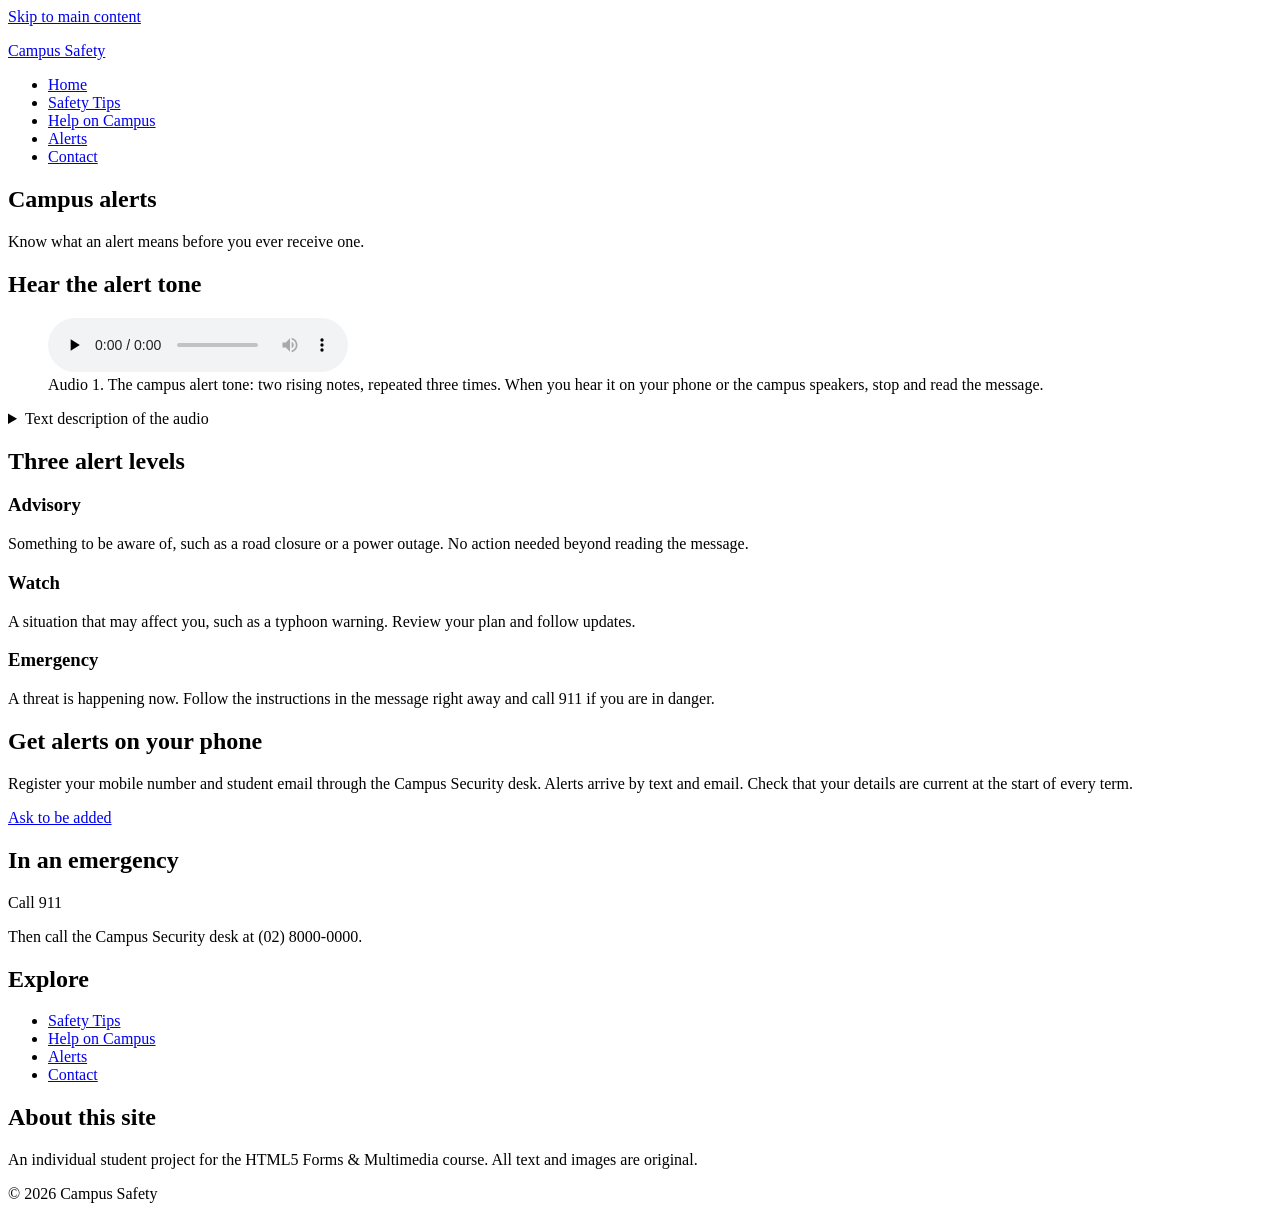
==== html/alerts.html @ 2a19c450 "Add files via upload" ====
<!DOCTYPE html>
<html lang="en">
<head>
  <meta charset="UTF-8">
  <meta name="viewport" content="width=device-width, initial-scale=1">
  <meta name="description" content="Campus alert levels and the alert tone.">
  <title>Alerts | Campus Safety</title>
  <link rel="stylesheet" href="css/style.css">
</head>
<body>
  <a class="skip-link" href="#main">Skip to main content</a>
  <header class="site-header">
    <div class="header-inner">
      <p class="brand"><a href="index.html">Campus Safety</a></p>
      <nav aria-label="Main navigation">
        <ul class="nav-list">
          <li><a href="index.html">Home</a></li>
          <li><a href="safety-tips.html">Safety Tips</a></li>
          <li><a href="resources.html">Help on Campus</a></li>
          <li><a href="alerts.html" aria-current="page">Alerts</a></li>
          <li><a href="contact.html">Contact</a></li>
        </ul>
      </nav>
    </div>
  </header>

  <main id="main">
    <section class="page-title">
      <h1>Campus alerts</h1>
      <p class="lead">Know what an alert means before you ever receive one.</p>
    </section>

    <section class="section">
      <h2>Hear the alert tone</h2>
      <figure class="media-figure">
        <audio controls preload="none">
          <source src="media/campus-alert-tone.wav" type="audio/wav">
          Your browser does not support the audio element. The tone is two rising notes repeated three times.
        </audio>
        <figcaption>Audio 1. The campus alert tone: two rising notes, repeated three times. When you hear it on your phone or the campus speakers, stop and read the message.</figcaption>
      </figure>
      <details class="transcript">
        <summary>Text description of the audio</summary>
        <p>A short chime of two rising notes, a lower note followed by a higher note. It repeats three times with a brief pause between each repeat. The whole recording lasts about six seconds.</p>
      </details>
    </section>

    <section class="section section-alt">
      <h2>Three alert levels</h2>
      <div class="card-grid">
        <article class="card level level-advisory">
          <h3>Advisory</h3>
          <p>Something to be aware of, such as a road closure or a power outage. No action needed beyond reading the message.</p>
        </article>
        <article class="card level level-watch">
          <h3>Watch</h3>
          <p>A situation that may affect you, such as a typhoon warning. Review your plan and follow updates.</p>
        </article>
        <article class="card level level-emergency">
          <h3>Emergency</h3>
          <p>A threat is happening now. Follow the instructions in the message right away and call 911 if you are in danger.</p>
        </article>
      </div>
    </section>

    <section class="section">
      <h2>Get alerts on your phone</h2>
      <p>Register your mobile number and student email through the Campus Security desk. Alerts arrive by text and email. Check that your details are current at the start of every term.</p>
      <p><a class="btn" href="contact.html">Ask to be added</a></p>
    </section>
  </main>

  <footer class="site-footer">
    <div class="footer-grid">
      <section>
        <h2>In an emergency</h2>
        <p class="footer-big">Call 911</p>
        <p>Then call the Campus Security desk at (02) 8000-0000.</p>
      </section>
      <section>
        <h2>Explore</h2>
        <ul class="footer-links">
          <li><a href="safety-tips.html">Safety Tips</a></li>
          <li><a href="resources.html">Help on Campus</a></li>
          <li><a href="alerts.html">Alerts</a></li>
          <li><a href="contact.html">Contact</a></li>
        </ul>
      </section>
      <section>
        <h2>About this site</h2>
        <p>An individual student project for the HTML5 Forms &amp; Multimedia course. All text and images are original.</p>
      </section>
    </div>
    <p class="copyright">&copy; 2026 Campus Safety</p>
  </footer>
</body>
</html>
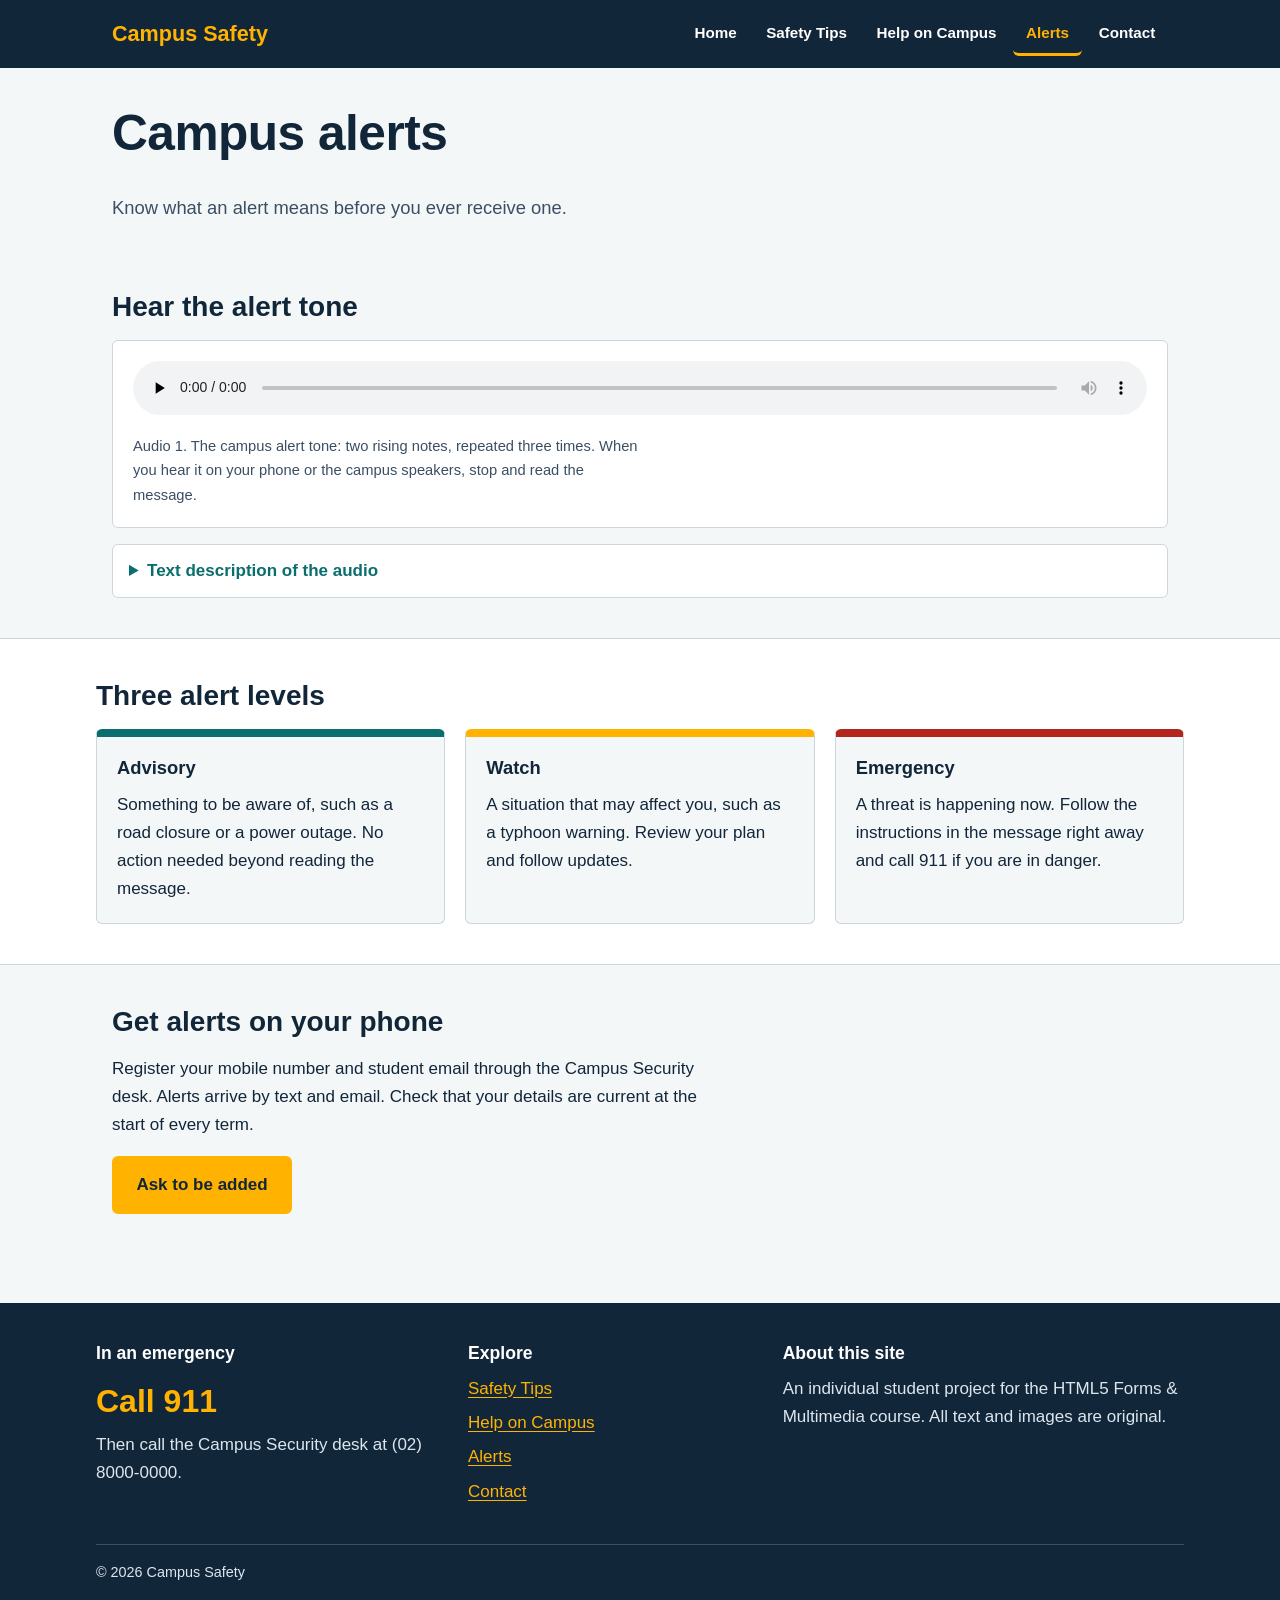
==== commit e3861971: "Update stylesheet link path in alerts.html" ====
--- a/html/alerts.html
+++ b/html/alerts.html
@@ -5,7 +5,7 @@
   <meta name="viewport" content="width=device-width, initial-scale=1">
   <meta name="description" content="Campus alert levels and the alert tone.">
   <title>Alerts | Campus Safety</title>
-  <link rel="stylesheet" href="css/style.css">
+  <link rel="stylesheet" href="/css/style.css">
 </head>
 <body>
   <a class="skip-link" href="#main">Skip to main content</a>
--- a/css/style.css
+++ b/css/style.css
@@ -0,0 +1,250 @@
+/* Campus Safety - hand-written CSS, mobile first.
+   Breakpoints: phone (base), tablet 768px, desktop 1024px. */
+
+:root {
+  --ink: #12263A;
+  --ink-soft: #3B4F63;
+  --paper: #F4F7F8;
+  --white: #FFFFFF;
+  --amber: #FFB300;
+  --teal: #0B6E6E;
+  --teal-dark: #084F4F;
+  --alert: #B3261E;
+  --line: #CBD6DD;
+  --font-body: "Segoe UI", Verdana, Tahoma, sans-serif;
+  --font-head: "Trebuchet MS", "Segoe UI", Verdana, sans-serif;
+  --radius: 6px;
+  --gap: 1.25rem;
+  --max: 68rem;
+}
+
+*, *::before, *::after { box-sizing: border-box; }
+
+html { scroll-behavior: smooth; }
+
+body {
+  margin: 0;
+  font-family: var(--font-body);
+  font-size: 1.0625rem;
+  line-height: 1.65;
+  color: var(--ink);
+  background: var(--paper);
+}
+
+h1, h2, h3 {
+  font-family: var(--font-head);
+  line-height: 1.2;
+  margin: 0 0 0.6em;
+  color: var(--ink);
+}
+h1 { font-size: 2.1rem; letter-spacing: -0.01em; }
+h2 { font-size: 1.5rem; }
+h3 { font-size: 1.15rem; }
+p { margin: 0 0 1em; max-width: 62ch; }
+ul, ol { margin: 0 0 1em; padding-left: 1.3rem; }
+img { max-width: 100%; height: auto; display: block; }
+
+a { color: var(--teal); text-underline-offset: 3px; }
+a:hover { color: var(--teal-dark); text-decoration-thickness: 2px; }
+a:focus-visible, button:focus-visible, input:focus-visible,
+select:focus-visible, textarea:focus-visible, summary:focus-visible,
+audio:focus-visible {
+  outline: 3px solid var(--amber);
+  outline-offset: 2px;
+}
+
+.skip-link {
+  position: absolute; left: 0.5rem; top: -4rem;
+  background: var(--amber); color: var(--ink);
+  padding: 0.6rem 1rem; border-radius: var(--radius); z-index: 10;
+}
+.skip-link:focus { top: 0.5rem; }
+
+/* ---------- Header and nav (Flexbox) ---------- */
+.site-header { background: var(--ink); }
+.header-inner {
+  max-width: var(--max); margin: 0 auto; padding: 0.75rem 1rem;
+  display: flex; flex-direction: column; gap: 0.5rem;
+}
+.brand { margin: 0; font-family: var(--font-head); font-size: 1.35rem; font-weight: 700; }
+.brand a { color: var(--amber); text-decoration: none; }
+.brand a:hover { color: var(--white); }
+
+.nav-list {
+  list-style: none; margin: 0; padding: 0;
+  display: flex; flex-wrap: wrap; gap: 0.25rem;
+}
+.nav-list a {
+  display: block; padding: 0.5rem 0.8rem; border-radius: var(--radius);
+  color: var(--white); text-decoration: none; font-weight: 600; font-size: 0.95rem;
+  border-bottom: 3px solid transparent;
+}
+.nav-list a:hover { background: var(--ink-soft); color: var(--white); }
+.nav-list a[aria-current="page"] { border-bottom-color: var(--amber); color: var(--amber); }
+
+/* ---------- Hero ---------- */
+.hazard {
+  height: 12px;
+  background: repeating-linear-gradient(45deg, var(--amber) 0 16px, var(--ink) 16px 32px);
+}
+.hero { background: var(--ink); color: var(--white); }
+.hero h1, .hero h2 { color: var(--white); }
+.hero-inner {
+  max-width: var(--max); margin: 0 auto; padding: 2rem 1rem 2.5rem;
+  display: grid; gap: 2rem;
+}
+.lead { font-size: 1.15rem; color: inherit; }
+.page-title .lead { color: var(--ink-soft); }
+.hero .lead { color: #DCE6EE; }
+
+.emergency-card {
+  background: var(--amber); color: var(--ink);
+  padding: 1.25rem; border-radius: var(--radius);
+}
+.emergency-card h2 { color: var(--ink); font-size: 1.25rem; }
+.num-row {
+  display: flex; flex-direction: column; gap: 0.1rem;
+  margin: 0 0 0.9rem; max-width: none;
+  padding-bottom: 0.9rem; border-bottom: 2px solid rgba(18, 38, 58, 0.25);
+}
+.num-row:last-child { margin-bottom: 0; padding-bottom: 0; border-bottom: 0; }
+.num { font-family: var(--font-head); font-size: 2.6rem; font-weight: 800; line-height: 1; }
+.num-small { font-size: 1.5rem; }
+
+/* ---------- Layout blocks ---------- */
+.section { max-width: var(--max); margin: 0 auto; padding: 2.5rem 1rem; }
+.section-alt {
+  max-width: none; background: var(--white);
+  border-top: 1px solid var(--line); border-bottom: 1px solid var(--line);
+}
+.section-alt > * { max-width: var(--max); margin-left: auto; margin-right: auto; }
+.page-title {
+  max-width: var(--max); margin: 0 auto; padding: 2.25rem 1rem 0.5rem;
+}
+
+.card-grid { display: grid; gap: var(--gap); grid-template-columns: 1fr; }
+.card {
+  background: var(--white); border: 1px solid var(--line);
+  border-top: 4px solid var(--teal); border-radius: var(--radius);
+  padding: 1.25rem;
+}
+.section-alt .card { background: var(--paper); }
+.card p:last-child { margin-bottom: 0; }
+.meta { font-size: 0.92rem; color: var(--ink-soft); margin-top: 0.75rem; }
+.text-link { font-weight: 700; }
+
+.split { display: flex; flex-direction: column; gap: 1.75rem; }
+
+/* ---------- Figures and media ---------- */
+.figure { margin: 0; }
+.figure img {
+  width: 100%; border-radius: var(--radius); border: 1px solid var(--line);
+  background: var(--white);
+}
+figcaption { font-size: 0.92rem; color: var(--ink-soft); margin-top: 0.6rem; max-width: 62ch; }
+.media-figure {
+  margin: 0 0 1rem; padding: 1.25rem; background: var(--white);
+  border: 1px solid var(--line); border-radius: var(--radius);
+}
+.media-figure audio { width: 100%; }
+.transcript { background: var(--white); border: 1px solid var(--line); border-radius: var(--radius); padding: 0.75rem 1rem; }
+.transcript summary { cursor: pointer; font-weight: 700; color: var(--teal); }
+.transcript summary:hover { color: var(--teal-dark); }
+.transcript p { margin: 0.75rem 0 0; }
+
+/* ---------- Lists ---------- */
+.checklist { list-style: none; padding: 0; }
+.checklist li { padding: 0.5rem 0 0.5rem 2rem; position: relative; border-bottom: 1px solid var(--line); }
+.checklist li::before {
+  content: ""; position: absolute; left: 0.4rem; top: 0.95rem;
+  width: 0.55rem; height: 0.9rem; border: solid var(--teal);
+  border-width: 0 3px 3px 0; transform: rotate(40deg);
+}
+.steps { counter-reset: step; list-style: none; padding: 0; display: grid; gap: 0.9rem; }
+.steps li { counter-increment: step; position: relative; padding-left: 3rem; }
+.steps li::before {
+  content: counter(step); position: absolute; left: 0; top: 0;
+  width: 2.1rem; height: 2.1rem; border-radius: 50%;
+  background: var(--ink); color: var(--amber);
+  display: flex; align-items: center; justify-content: center;
+  font-family: var(--font-head); font-weight: 700;
+}
+
+/* ---------- Alert levels (text label + color) ---------- */
+.level { border-top-width: 8px; }
+.level-advisory { border-top-color: var(--teal); }
+.level-watch { border-top-color: var(--amber); }
+.level-emergency { border-top-color: var(--alert); }
+
+/* ---------- Buttons ---------- */
+.btn {
+  display: inline-block; padding: 0.8rem 1.4rem; border: 2px solid var(--amber);
+  background: var(--amber); color: var(--ink); font: inherit; font-weight: 700;
+  border-radius: var(--radius); text-decoration: none; cursor: pointer;
+  transition: background 0.15s, color 0.15s, border-color 0.15s;
+}
+.btn:hover { background: var(--ink); color: var(--amber); border-color: var(--ink); }
+.btn-outline { background: transparent; border-color: var(--ink); color: var(--ink); }
+.btn-outline:hover { background: var(--ink); color: var(--amber); }
+
+/* ---------- Form (stacked on phone) ---------- */
+.contact-layout { display: grid; gap: 2rem; }
+.form {
+  background: var(--white); border: 1px solid var(--line);
+  border-radius: var(--radius); padding: 1.5rem;
+}
+.field { display: flex; flex-direction: column; gap: 0.35rem; margin-bottom: 1.1rem; }
+label { font-weight: 700; }
+.req { font-weight: 400; color: var(--ink-soft); font-size: 0.9rem; }
+input, select, textarea {
+  width: 100%; font: inherit; color: var(--ink);
+  padding: 0.7rem 0.8rem; background: var(--paper);
+  border: 2px solid var(--ink-soft); border-radius: var(--radius);
+  transition: border-color 0.15s, background 0.15s;
+}
+input:hover, select:hover, textarea:hover { border-color: var(--ink); }
+input:focus, select:focus, textarea:focus { background: var(--white); border-color: var(--teal); }
+textarea { resize: vertical; min-height: 8rem; }
+.form .btn { width: 100%; }
+.contact-side { display: grid; gap: var(--gap); align-content: start; }
+.card-alert { border-top-color: var(--alert); }
+.card-alert h2 { color: var(--alert); }
+
+/* ---------- Footer (Grid) ---------- */
+.site-footer { background: var(--ink); color: #DCE6EE; margin-top: 2rem; padding: 2.5rem 1rem 1.5rem; }
+.footer-grid { max-width: var(--max); margin: 0 auto; display: grid; gap: 1.75rem; }
+.site-footer h2 { color: var(--white); font-size: 1.1rem; }
+.site-footer a { color: var(--amber); }
+.site-footer a:hover { color: var(--white); }
+.footer-big { font-family: var(--font-head); font-size: 2rem; font-weight: 800; color: var(--amber); margin-bottom: 0.25rem; }
+.footer-links { list-style: none; padding: 0; margin: 0; }
+.footer-links li { margin-bottom: 0.4rem; }
+.copyright { max-width: var(--max); margin: 2rem auto 0; padding-top: 1rem; border-top: 1px solid var(--ink-soft); font-size: 0.9rem; }
+
+/* ---------- Tablet ---------- */
+@media (min-width: 768px) {
+  h1 { font-size: 2.6rem; }
+  h2 { font-size: 1.75rem; }
+  .header-inner { flex-direction: row; justify-content: space-between; align-items: center; }
+  .card-grid { grid-template-columns: repeat(2, 1fr); }
+  .footer-grid { grid-template-columns: repeat(2, 1fr); }
+  .num-row { flex-direction: row; align-items: baseline; gap: 1rem; }
+  .num { min-width: 4.5ch; }
+}
+
+/* ---------- Desktop ---------- */
+@media (min-width: 1024px) {
+  h1 { font-size: 3.1rem; }
+  .hero-inner { grid-template-columns: 1.3fr 1fr; align-items: center; padding: 3.5rem 1rem 4rem; }
+  .card-grid { grid-template-columns: repeat(3, 1fr); }
+  .split { flex-direction: row; align-items: center; gap: 3rem; }
+  .split > * { flex: 1 1 0; }
+  .contact-layout { grid-template-columns: 1.4fr 1fr; align-items: start; }
+  .footer-grid { grid-template-columns: 1.2fr 1fr 1.4fr; }
+  .num-row { flex-direction: column; gap: 0.1rem; }
+}
+
+@media (prefers-reduced-motion: reduce) {
+  html { scroll-behavior: auto; }
+  * { transition: none !important; }
+}
